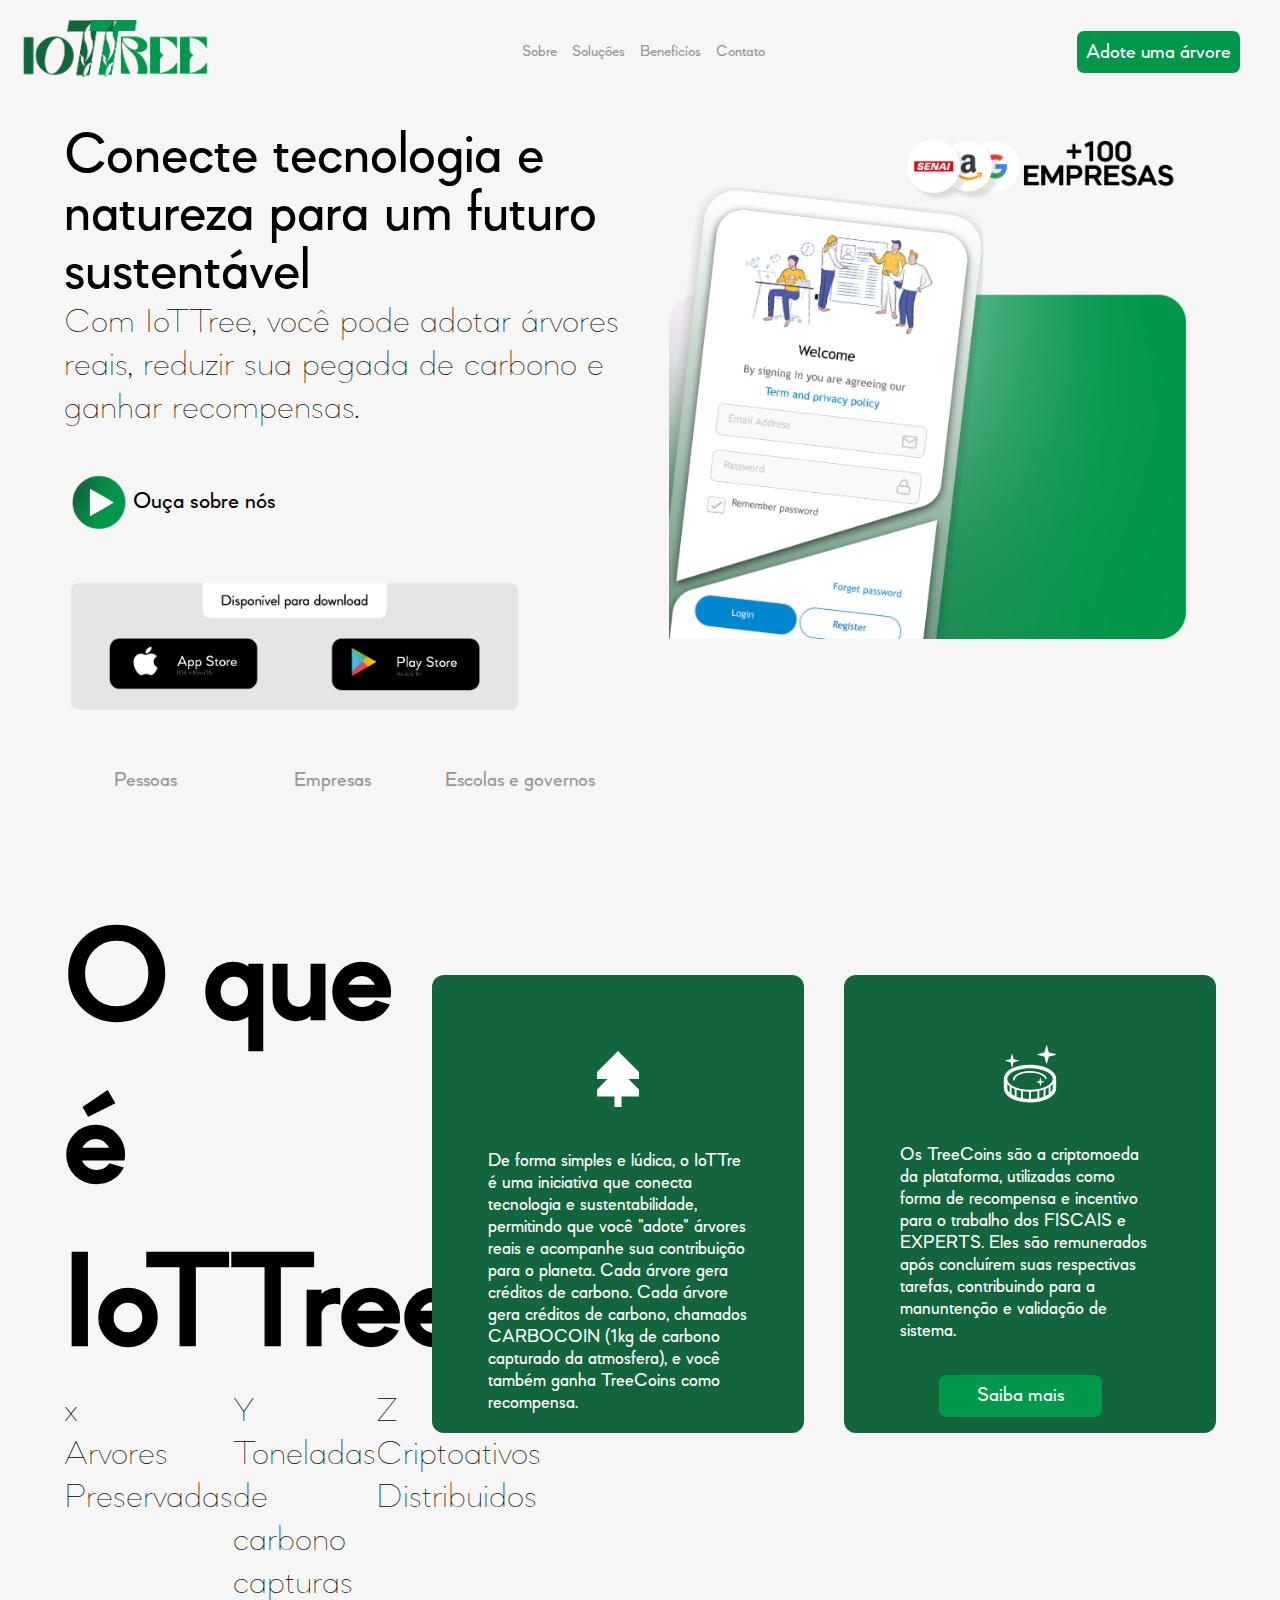
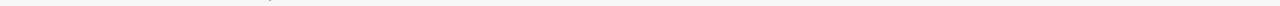
==== iotTree/index.html @ 9d6abfa1 "Mais ajustes e mais implementações do front" ====
<!DOCTYPE html>
<html lang="pt-br">

<head>
  <meta charset="UTF-8">
  <meta name="viewport" content="width=device-width, initial-scale=1.0">
  <link rel="stylesheet" href="style.css">
  <title>Home</title>
</head>

<body>
  <header>
    <nav>
      <ul class="nav-menu">
        <li><img src="img/05 Artboard 2 Copy 6.png" alt="Logo" class="logo"></li>
        <li class="nav-links">
          <a href="#">Sobre</a>
          <div class="dropdown">
            <a href="#">Soluções</a>
            <div class="dropdown-content">
              <a href="#">Para mim</a>
              <a href="#">Para empresas</a>
            </div>
          </div>
          <a href="#">Beneficíos</a>
          <a href="#">Contato</a>
        </li>
        <li><button>Adote uma árvore</button></li>
      </ul>
    </nav>
  </header>

  <main>
    <div class="containerHero">
      <div class="direitaCont">
        <div class="textos">
          <div class="titulo">
            <h1>Conecte tecnologia e natureza para um futuro sustentável</h1>
          </div>
          <div class="paragrafo">
            <p>Com IoTTree, você pode adotar árvores reais, reduzir sua pegada de carbono e ganhar recompensas.</p>
          </div>
          <div class="imgPlayer"><img src="img/player.png" alt="">
            <p>Ouça sobre nós</p>
          </div>
          <div class="imgApps"><img src="img/apps.png" alt=""></div>
        </div>
      </div>
      <div class="esquerdaCont">
        <div class="imgHero"><img src="img/iottree.png" alt=""></div>
      </div>
    </div>

    <div class="containerSobre">
      <div class="botoes">
        <button>Pessoas</button>
        <button>Empresas</button>
        <button>Escolas e governos</button>
      </div>
      <div class="contSaber">
        <div class="sobre-titulo">
          <h2>O que é IoTTree?</h2>
          <div class="infoDizeres">
            <div class="paragrafo">
              <div class="dizeresInfo">
                <p>x <br> Arvores Preservadas</p>
              </div>
              <div class="dizeresInfo">
                <p>Y <br> Toneladas de carbono capturas</p>
              </div>
              <div class="dizeresInfo">
                <p>Z <br> Criptoativos Distribuidos </p>
              </div>



            </div>
          </div>
        </div>

        <div class="cardsInfo">
          <!-- Primeira Card com imagem e texto -->
          <div class="infoCard">
            <img src="img/tree.svg" alt="Imagem de árvore">
            <div class="texto">
              <p>De forma simples e lúdica, o IoTTre é uma iniciativa que conecta tecnologia e sustentabilidade,
                permitindo que você "adote" árvores reais e acompanhe sua contribuição para o planeta. Cada árvore gera
                créditos de carbono. Cada árvore gera créditos de carbono, chamados CARBOCOIN (1kg de carbono capturado
                da atmosfera), e você também ganha TreeCoins como recompensa.</p>
            </div>
          </div>

          <!-- Segunda Card com imagem e possível descrição (adicionei texto para completar) -->
          <div class="infoCard">
            <img src="img/tree coin.svg" alt="Imagem de TreeCoin">
            <div class="texto">
              <p>Os TreeCoins são a criptomoeda da plataforma, utilizadas como forma de recompensa e incentivo para o
                trabalho dos FISCAIS e EXPERTS. Eles são remunerados após concluírem suas respectivas tarefas,
                contribuindo para a manuntenção e validação de sistema.</p>
            </div>
            <button>Saiba mais</button>
          </div>
        </div>

      </div>

    </div>






  </main>

  <script>
    document.querySelector('.dropdown > a').addEventListener('mouseover', function () {
      this.nextElementSibling.style.display = 'flex';
    });
    document.querySelector('.dropdown').addEventListener('mouseleave', function () {
      this.querySelector('.dropdown-content').style.display = 'none';
    });
    document.querySelectorAll(".containerSobre button").forEach((button) => {
      button.addEventListener("click", function () {
        // Remove a classe 'ativo' de todos os botões
        document.querySelectorAll(".containerSobre button").forEach((btn) => {
          btn.classList.remove("ativo");
        });

        // Adiciona a classe 'ativo' apenas no botão clicado
        this.classList.add("ativo");
      });
    });
  </script>
</body>

</html>
---- iotTree/style.css ----
/* Importando fontes */
@font-face {
    font-family: 'MazzardHLight';
    src: url('fonte/mazzard-h-light.otf') format('opentype');
    font-weight: normal;
    font-style: normal;
}

@font-face {
    font-family: 'MazzardLBold';
    src: url('fonte/mazzard-l-bold.otf') format('opentype');
    font-weight: bold;
    font-style: normal;
}

@font-face {
    font-family: 'MazzardLMedium';
    src: url('fonte/mazzard-l-medium.otf') format('opentype');
    font-weight: 100;
    font-style: normal;
}

@font-face {
    font-family: 'MazzardLThin';
    src: url('fonte/mazzard-l-thin.otf') format('opentype');
    font-weight: 100;
    font-style: normal;
}

@font-face {
    font-family: 'MazzardMBlack';
    src: url('fonte/mazzard-m-black.otf') format('opentype');
    font-weight: 900;
    font-style: normal;
}

* {
    margin: 0;
    padding: 0;
}

body {
    background-color: #F6F6F6;
    ;
}

:root {
    --verdeButton: #00974a;
    --cinza: #989898;
}


.nav-menu {
    list-style: none;
    display: flex;
    justify-content: space-between;
    align-items: center;
    margin: 20px;
}

.logo {
    width: 190px;
}

.nav-links {
    flex-grow: 1;
    display: flex;
    justify-content: center;
    gap: 15px;
    font-family: 'MazzardLMedium';
}

a {
    font-style: none;
    text-decoration: none;
    color: var(--cinza);
}

li>img {
    width: 190px;
}

.dropdown {
    position: relative;
}

.dropdown-content {
    position: absolute;
    top: 100%;
    left: 0;
    display: none;
    background-color: var(--verdeButton);
    padding: 10px;
    width: 100px;
    flex-direction: column;
    border-radius: 9px;
}

.dropdown-content a {
    color: white;
    transition: all 1s;

}

a:hover {
    color: var(--verdeButton);
}

button {
    cursor: pointer;
    background-color: var(--verdeButton);
    padding: 4px;
    width: 163px;
    height: 42px;
    color: white;
    border-style: none;
    font-family: 'MazzardLMedium';
    font-size: 21px;
    border-radius: 7px;
    margin-right: 20px;
}

.containerHero {
    display: flex;
    margin: auto;
    width: 90%;
}

.direitaCont {
    width: 50%;
    display: flex;
    flex-direction: column;
    align-items: center;
    justify-content: space-around;
}

.esquerdaCont {
    width: 50%;
}

.imgHero {
    display: flex;
    width: 100%;
    align-items: center;
    justify-content: center;
}

.imgHero img {
    width: 90%;
}

.titulo {
    font-family: 'mazzardLMedium';
}

.textos {
    margin-top: 23px;
}

.titulo h1 {
    font-size: 60px;
    font-weight: 500;
    line-height: 58px;
}

.paragrafo {
    font-family: 'mazzardLThin';
    display: flex;
    
}

.paragrafo p {
    font-size: 36px;
}

.imgPlayer {
    width: 40%;
    display: flex;
    align-items: center;
    font-family: 'mazzardLMedium';
    margin: 40px 0px 40px 0px;
}

.imgPlayer p {
    font-size: x-large;
}

.imgPlayer img {
    width: 30%;

}

.imgApps {
    width: 100%;
}

.imgApps img {
    width: 80%;
}

.containerSobre {
    margin: auto;
    width: 90%;
}

.containerSobre button {
    background-color: rgba(255, 255, 255, 0);
    color: var(--cinza);
    transition: background-color 0.3s ease, color 0.3s ease;
}

.containerSobre button.ativo {
    background-color: black;
    color: white;
}

.botoes {
    margin-top: 40px;
}

.sobre-titulo {
    width: 30%;
    margin-top: 100px;
    font-family: 'mazzardLMedium';
    font-weight: 100 !important;
    font-size: 92px;
}

.contSaber {
    display: flex;
    flex-direction: row;
    align-items: center;
    align-content: stretch;
    justify-content: space-between;
}
.infoDizeres{
    display: flex;
}

.cardsInfo {
    display: flex;
    gap: 40px;
}

.infoCard {
    display: flex;
    flex-direction: column;
    width: 372px;
    height: 458px;
    background-color: #13663B;
    border-radius: 12px;
    justify-content: space-around;
    align-items: center;
    font-family: 'mazzardLMedium';
    color: white;
}
.texto{
    width: 70%;
    font-size: 19px;
}

.infoCard img {
    width: 20%;
    margin-top: 50px;
}
.infoCard  button{
    background-color: #00984A !important;
    color: white;
}
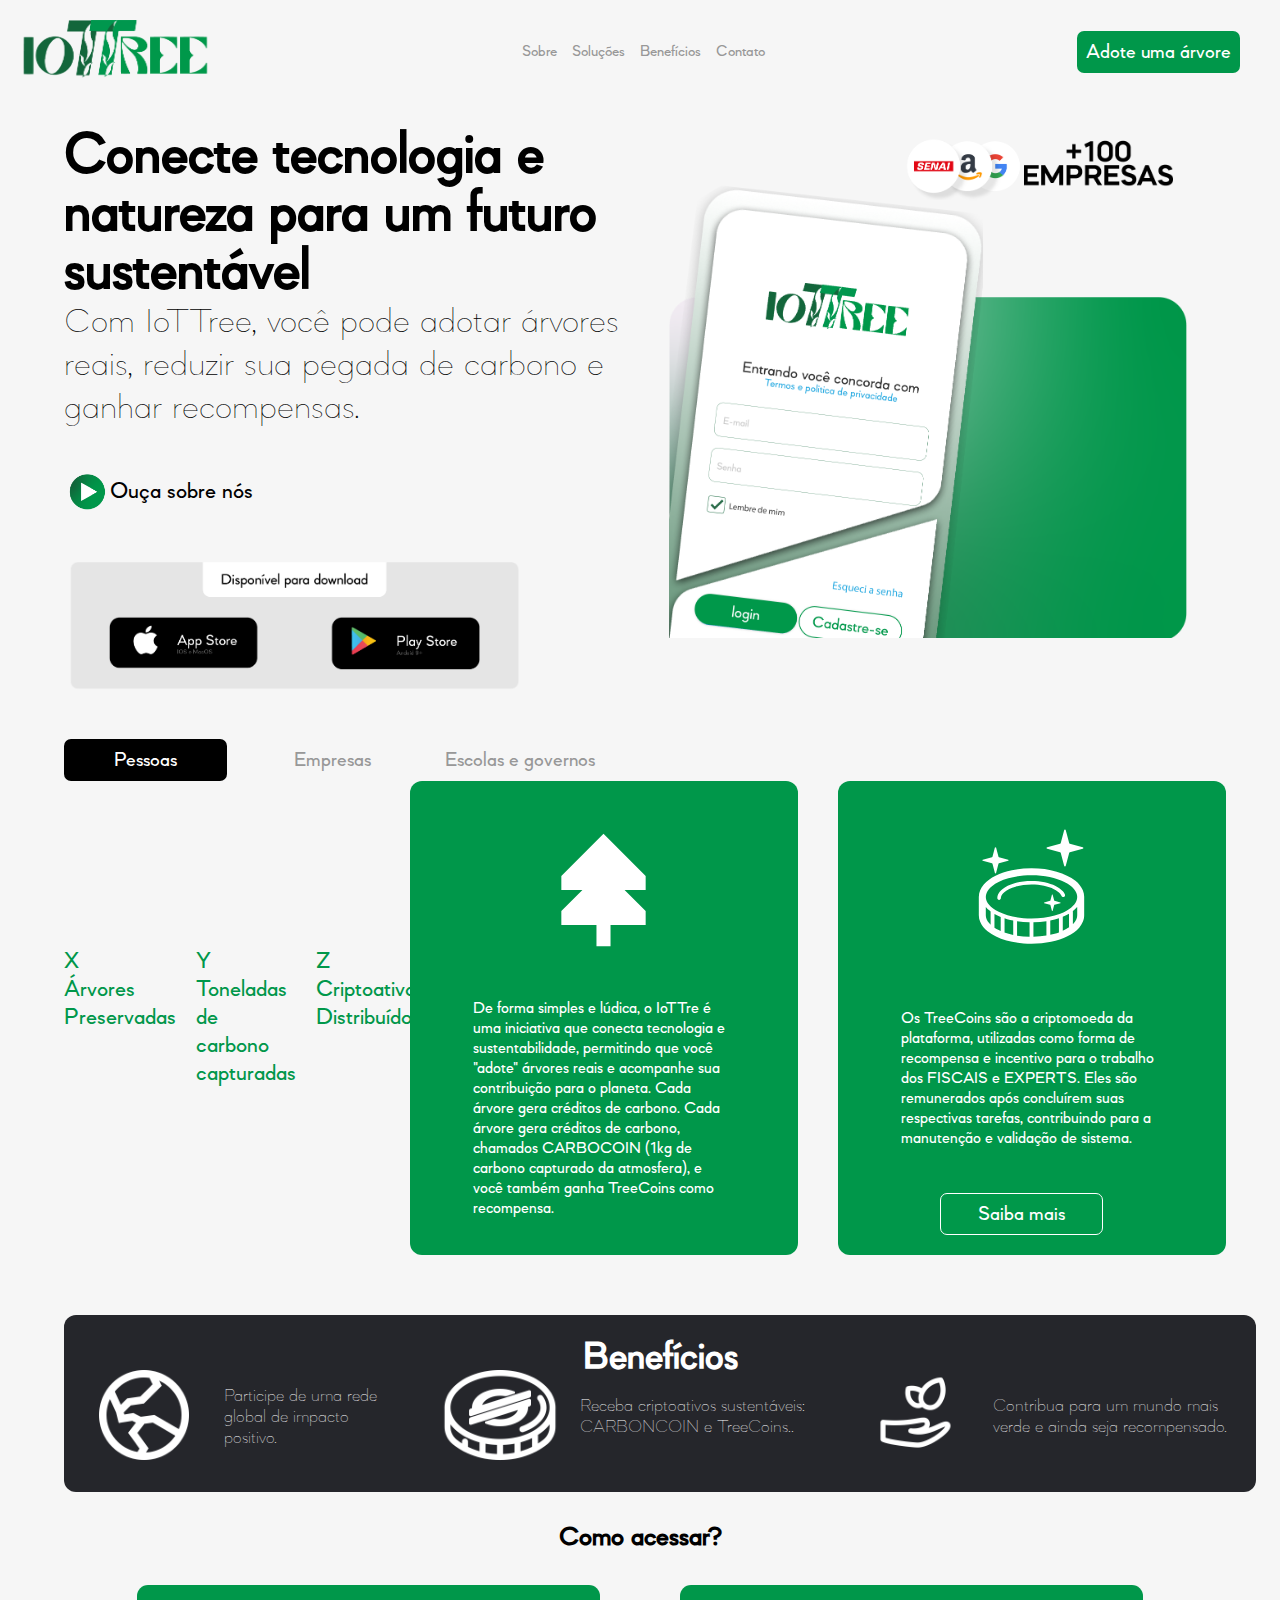
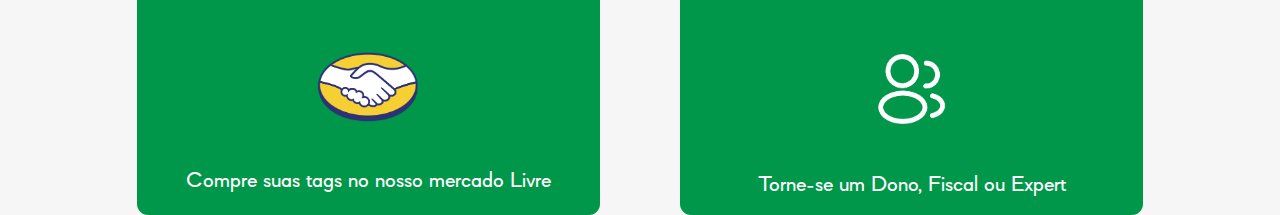
==== commit 0c41447f: "Mais ajustes no css + JavaScript + Animação de Caracteres + Criação de cookies" ====
--- a/iotTree/index.html
+++ b/iotTree/index.html
@@ -5,6 +5,7 @@
   <meta charset="UTF-8">
   <meta name="viewport" content="width=device-width, initial-scale=1.0">
   <link rel="stylesheet" href="style.css">
+  <link rel="shortcut icon" href="img/favicon.ico" type="image/x-icon">
   <title>Home</title>
 </head>
 
@@ -22,7 +23,7 @@
               <a href="#">Para empresas</a>
             </div>
           </div>
-          <a href="#">Beneficíos</a>
+          <a href="#">Benefícios</a>
           <a href="#">Contato</a>
         </li>
         <li><button>Adote uma árvore</button></li>
@@ -47,42 +48,38 @@
         </div>
       </div>
       <div class="esquerdaCont">
-        <div class="imgHero"><img src="img/iottree.png" alt=""></div>
+        <div class="imgHero"><img src="img/iottree-02.png" alt=""></div>
       </div>
     </div>
 
     <div class="containerSobre">
       <div class="botoes">
-        <button>Pessoas</button>
+        <button class="ativo">Pessoas</button>
         <button>Empresas</button>
         <button>Escolas e governos</button>
       </div>
       <div class="contSaber">
         <div class="sobre-titulo">
-          <h2>O que é IoTTree?</h2>
+          <h2 id="titulo-iottree"></h2>
           <div class="infoDizeres">
-            <div class="paragrafo">
+            <div class="paragrafo-info">
               <div class="dizeresInfo">
-                <p>x <br> Arvores Preservadas</p>
+                <p>X <br> Árvores Preservadas</p>
               </div>
               <div class="dizeresInfo">
-                <p>Y <br> Toneladas de carbono capturas</p>
+                <p>Y <br> Toneladas de carbono capturadas</p>
               </div>
               <div class="dizeresInfo">
-                <p>Z <br> Criptoativos Distribuidos </p>
-              </div>
-
-
-
+                <p>Z <br> Criptoativos Distribuídos</p>
+              </div>
             </div>
           </div>
         </div>
 
         <div class="cardsInfo">
-          <!-- Primeira Card com imagem e texto -->
           <div class="infoCard">
             <img src="img/tree.svg" alt="Imagem de árvore">
-            <div class="texto">
+            <div class="paragrafo-card">
               <p>De forma simples e lúdica, o IoTTre é uma iniciativa que conecta tecnologia e sustentabilidade,
                 permitindo que você "adote" árvores reais e acompanhe sua contribuição para o planeta. Cada árvore gera
                 créditos de carbono. Cada árvore gera créditos de carbono, chamados CARBOCOIN (1kg de carbono capturado
@@ -90,17 +87,67 @@
             </div>
           </div>
 
-          <!-- Segunda Card com imagem e possível descrição (adicionei texto para completar) -->
           <div class="infoCard">
             <img src="img/tree coin.svg" alt="Imagem de TreeCoin">
-            <div class="texto">
+            <div class="paragrafo-card">
               <p>Os TreeCoins são a criptomoeda da plataforma, utilizadas como forma de recompensa e incentivo para o
                 trabalho dos FISCAIS e EXPERTS. Eles são remunerados após concluírem suas respectivas tarefas,
-                contribuindo para a manuntenção e validação de sistema.</p>
+                contribuindo para a manutenção e validação de sistema.</p>
             </div>
             <button>Saiba mais</button>
           </div>
         </div>
+      </div>
+      <div class="container-beneficios">
+        <div class="titulo-beneficios">
+          <h4>Benefícios</h4>
+        </div>
+        <div class="flex-beneficios">
+          <div class="beneficioSection">
+            <div class="imgBeneficio"><img src="img/world-1-svgrepo-com.png" alt="img-coin"></div>
+            <div class="textoBeneficio">
+              <p>Participe de uma rede global de impacto positivo.</p>
+            </div>
+          </div>
+          <div class="beneficioSection">
+            <div class="imgBeneficio"><img src="img/coin-cryptocurrency-stellar-svgrepo-com.png" alt="img-coin"></div>
+            <div class="textoBeneficio">
+              <p>Receba criptoativos sustentáveis: CARBONCOIN e TreeCoins..</p>
+            </div>
+          </div>
+          <div class="beneficioSection">
+            <div class="imgBeneficio"><img src="img/nature-conservation-svgrepo-com.png" alt="img-coin"></div>
+            <div class="textoBeneficio">
+              <p>Contribua para um mundo mais verde e ainda seja recompensado.</p>
+            </div>
+          </div>
+        </div>
+      </div>
+      <div class="cont-comoAcessar">
+        <div class="texto-comoAcessar">
+          <h3>Como acessar?</h3>
+        </div>
+        <div class="cardContainer">
+          <div class="cards">
+            <div class="card">
+              <div class="imgCard"> <img src="img/ml-04.png" alt="Mercado-livre-Logo">
+              </div>
+              <div class="textoCard">
+                <p>Compre suas tags no nosso mercado Livre</p>
+              </div>
+            </div>
+            <div class="card">
+              <div class="imgCard"><img src="img/users-04.png" alt="">
+              </div>
+              <div class="textoCard">
+                <p>Torne-se um Dono, Fiscal ou Expert</p>
+              </div>
+            </div>
+          </div>
+
+        </div>
+
+
 
       </div>
 
@@ -112,26 +159,87 @@
 
 
   </main>
-
-  <script>
-    document.querySelector('.dropdown > a').addEventListener('mouseover', function () {
-      this.nextElementSibling.style.display = 'flex';
+</body>
+<script>
+  document.querySelector('.dropdown > a').addEventListener('mouseover', function () {
+    this.nextElementSibling.style.display = 'flex';
+  });
+  document.querySelector('.dropdown').addEventListener('mouseleave', function () {
+    this.querySelector('.dropdown-content').style.display = 'none';
+  });
+  document.querySelectorAll(".containerSobre button").forEach((button) => {
+    button.addEventListener("click", function () {
+      // Remove a classe 'ativo' de todos os botões
+      document.querySelectorAll(".containerSobre button").forEach((btn) => {
+        btn.classList.remove("ativo");
+      });
+
+      this.classList.add("ativo");
     });
-    document.querySelector('.dropdown').addEventListener('mouseleave', function () {
-      this.querySelector('.dropdown-content').style.display = 'none';
-    });
-    document.querySelectorAll(".containerSobre button").forEach((button) => {
-      button.addEventListener("click", function () {
-        // Remove a classe 'ativo' de todos os botões
-        document.querySelectorAll(".containerSobre button").forEach((btn) => {
-          btn.classList.remove("ativo");
-        });
-
-        // Adiciona a classe 'ativo' apenas no botão clicado
-        this.classList.add("ativo");
+  });
+  document.addEventListener("DOMContentLoaded", function () {
+    const titulo = document.getElementById("titulo-iottree");
+    const texto = "O que é IoTTree?";
+    let i = 0;
+    let animado = false; // Para garantir que a animação ocorra apenas uma vez
+
+    function escreverTexto() {
+      if (i < texto.length) {
+        titulo.innerHTML += texto.charAt(i);
+        i++;
+        setTimeout(escreverTexto, 60);
+      } else {
+        titulo.style.borderRight = "none";
+      }
+    }
+
+    const observer = new IntersectionObserver(entries => {
+      entries.forEach(entry => {
+        if (entry.isIntersecting && !animado) {
+          animado = true;
+          titulo.innerHTML = "";
+          escreverTexto();
+        }
       });
-    });
-  </script>
-</body>
+    }, { threshold: 1.0 }); // Só ativa quando o elemento estiver 100% visível
+
+    observer.observe(titulo);
+  });
+  // Função para criar um cookie
+  function setCookie(name, value, days) {
+    const expires = new Date();
+    expires.setTime(expires.getTime() + (days * 24 * 60 * 60 * 1000)); // Define a expiração
+    document.cookie = `${name}=${value};expires=${expires.toUTCString()};path=/`; // Define o cookie
+  }
+
+  // Função para ler um cookie
+  // Função para obter o valor de um cookie pelo nome
+function getCookie(name) {
+    let cookieArr = document.cookie.split(';');
+    for (let i = 0; i < cookieArr.length; i++) {
+        let cookie = cookieArr[i].trim();
+        if (cookie.indexOf(name) == 0) {
+            return cookie.substring(name.length, cookie.length);
+        }
+    }
+    return null;
+}
+
+// Verificar se o cookie existe
+if (getCookie('myCookie') === null) {
+    // Exibe o console.log se o cookie não existir
+    window.alert("Esse site se comporta melhor em telas com mais de 1366px 1100px")
+    console.log('Cookie não encontrado. Criando o cookie...');
+    
+    // Cria o cookie
+    document.cookie = "myCookie=hasVisited; path=/; max-age=" + 60 * 60 * 24 * 30; // Cookie válido por 30 dias
+} else {
+    // Exibe uma mensagem caso o cookie já exista
+    console.log('Cookie já existe. Não exibindo o log.');
+}
+
+
+
+</script>
 
 </html>--- a/iotTree/style.css
+++ b/iotTree/style.css
@@ -68,6 +68,16 @@
     justify-content: center;
     gap: 15px;
     font-family: 'MazzardLMedium';
+}
+
+.paragrafo {
+    font-family: 'mazzardLThin';
+    display: flex;
+
+}
+
+.paragrafo p {
+    font-size: 36px;
 }
 
 a {
@@ -98,8 +108,12 @@
 
 .dropdown-content a {
     color: white;
-    transition: all 1s;
-
+    transition: all 0.5s;
+
+}
+
+.dropdown-content a:hover {
+    color: #005529;
 }
 
 a:hover {
@@ -131,7 +145,7 @@
     display: flex;
     flex-direction: column;
     align-items: center;
-    justify-content: space-around;
+    justify-content: flex-end;
 }
 
 .esquerdaCont {
@@ -159,18 +173,22 @@
 
 .titulo h1 {
     font-size: 60px;
-    font-weight: 500;
     line-height: 58px;
 }
 
-.paragrafo {
-    font-family: 'mazzardLThin';
-    display: flex;
-    
-}
-
-.paragrafo p {
-    font-size: 36px;
+.paragrafo-info {
+    font-family: 'mazzardLMedium';
+    display: flex;
+    width: 100%;
+    align-items: flex-start;
+    justify-content: space-between;
+    gap: 20px;
+
+}
+
+.paragrafo-info p {
+    font-size: 24px;
+    color: var(--verdeButton);
 }
 
 .imgPlayer {
@@ -186,7 +204,7 @@
 }
 
 .imgPlayer img {
-    width: 30%;
+    width: 20%;
 
 }
 
@@ -214,13 +232,17 @@
     color: white;
 }
 
+.containerSobre button:hover {
+    background-color: var(--verdeButton);
+    color: white;
+}
+
 .botoes {
     margin-top: 40px;
 }
 
 .sobre-titulo {
     width: 30%;
-    margin-top: 100px;
     font-family: 'mazzardLMedium';
     font-weight: 100 !important;
     font-size: 92px;
@@ -233,7 +255,8 @@
     align-content: stretch;
     justify-content: space-between;
 }
-.infoDizeres{
+
+.infoDizeres {
     display: flex;
 }
 
@@ -247,23 +270,131 @@
     flex-direction: column;
     width: 372px;
     height: 458px;
-    background-color: #13663B;
+    background-color: var(--verdeButton);
     border-radius: 12px;
     justify-content: space-around;
     align-items: center;
     font-family: 'mazzardLMedium';
-    color: white;
-}
-.texto{
+    padding: 8px;
+    color: white;
+}
+
+
+.paragrafo-card {
     width: 70%;
-    font-size: 19px;
+    font-size: 17px;
+    padding: 20px;
 }
 
 .infoCard img {
-    width: 20%;
-    margin-top: 50px;
-}
-.infoCard  button{
+    width: 40%;
+    margin-top: 20px;
+}
+
+.infoCard button {
     background-color: #00984A !important;
     color: white;
+    border: 0.5px solid white;
+}
+
+.infoCard button:hover {
+    background-color: #005529 !important;
+    color: white;
+    border: 0.5px solid #005529;
+}
+
+.container-beneficios {
+    margin: auto;
+    width: 100%;
+    background-color: #25262b;
+    border-radius: 12px;
+    margin-top: 60px;
+    padding: 20px;
+}
+
+.titulo-beneficios {
+    display: flex;
+    justify-content: center;
+    align-items: center;
+    font-family: 'mazzardLMedium';
+    color: white;
+    font-size: 40px;
+}
+
+.imgBeneficio img {
+    width: 120px;
+    /* Ajuste o tamanho conforme necessário */
+}
+
+.flex-beneficios {
+    display: flex;
+    margin: auto;
+    width: 100%;
+    height: 90px;
+    gap: 17px;
+    justify-content: space-evenly;
+}
+
+.beneficioSection {
+    display: flex;
+    align-items: center;
+    gap: 20px;
+    margin-bottom: 20px;
+    justify-content: flex-end;
+}
+
+.textoBeneficio {
+    width: 60%;
+}
+
+.textoBeneficio p {
+    font-size: 18px;
+    margin: 0;
+    font-family: 'mazzardLThin';
+    color: white;
+}
+
+.texto-comoAcessar {
+    width: 30%;
+    margin: auto;
+    display: flex;
+    justify-content: center;
+    font-family: 'mazzardLMedium';
+    font-size: x-large;
+    margin-top: 30px;
+}
+
+.cards {
+    display: flex;
+    justify-content: center;
+    gap: 80px;
+    margin-top: 30px;
+}
+.card {
+    background-color: var(--verdeButton);
+    color: white;
+    display: flex;
+    flex-direction: column;
+    padding: 20px;
+    width: 423px;
+    height: 190px;
+    border-radius: 11px;
+    font-family: 'mazzardLMedium';
+    align-items: center; 
+    transition: all 0.5s; 
+}
+.card p{
+    font-size: 23px;
+}
+
+.imgCard {
+    display: flex;
+    justify-content: center;
+    align-items: center;
+    height: 100%; /* Certifique-se de que a altura da div .imgCard seja 100% da altura da div .card */
+}
+
+.imgCard img {
+    width: 50%; /* Ajuste o tamanho conforme necessário */
+    max-height: 100%; /* Ajuste o tamanho conforme necessário */
 }